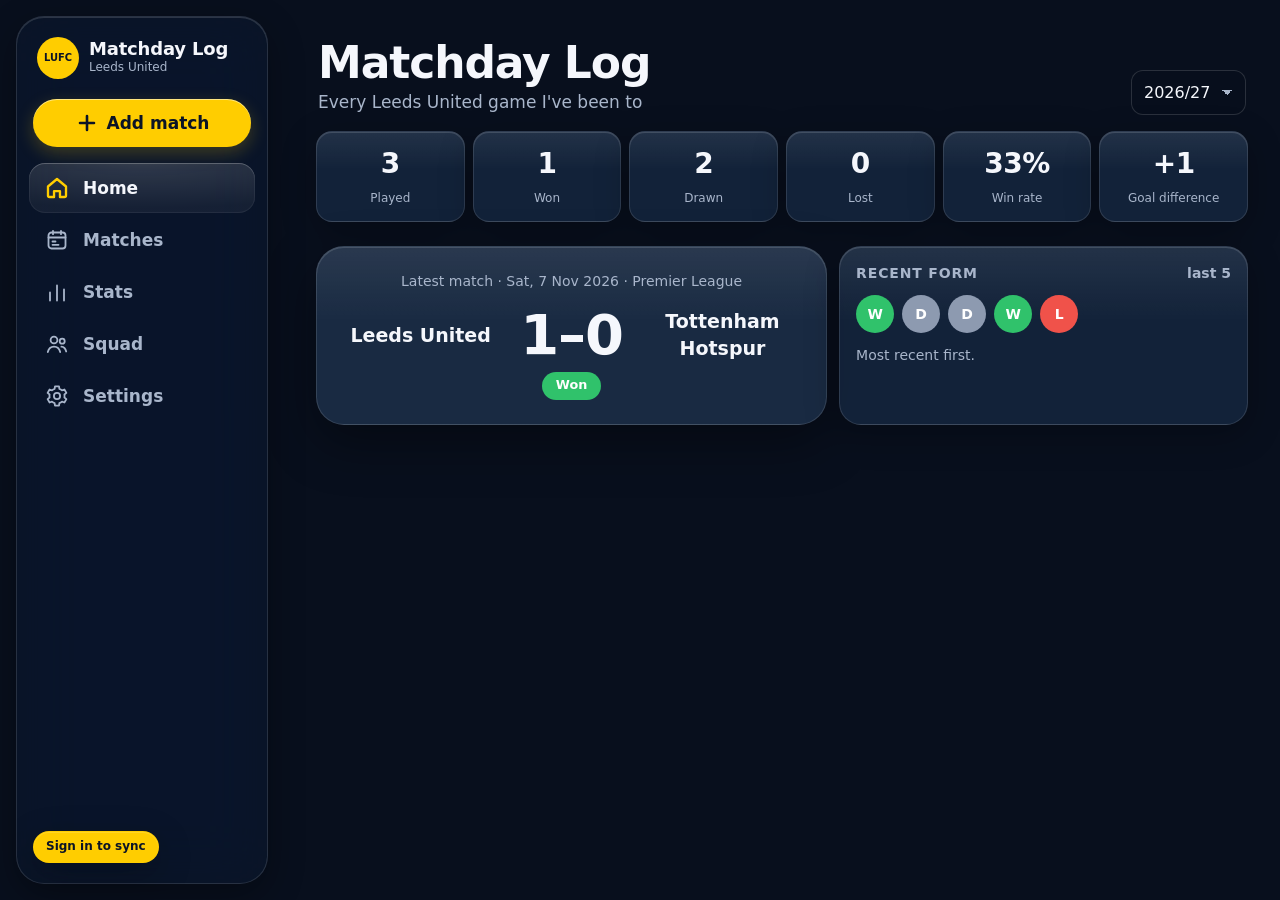
==== next/index.html @ 053789f7 "Publish redesign preview at /next/ (demo-only, live app unchanged) Built from the redesign branch wi" ====
<!DOCTYPE html>
<html lang="en-GB" data-theme="dark">
<head>
<meta charset="utf-8">
<meta name="viewport" content="width=device-width, initial-scale=1, viewport-fit=cover">
<meta name="theme-color" content="#080F1D">
<meta name="apple-mobile-web-app-capable" content="yes">
<meta name="mobile-web-app-capable" content="yes">
<meta name="apple-mobile-web-app-status-bar-style" content="black-translucent">
<meta name="apple-mobile-web-app-title" content="Matchday Log">
<title>Matchday Log – redesign preview</title>
<meta name="robots" content="noindex">
<script>
/* Apply the saved appearance before first paint (no flash of the wrong theme). Dark by default. */
(function(){ try {
  var p = localStorage.getItem('mdl-theme') || 'dark';
  var t = p === 'system' ? (matchMedia('(prefers-color-scheme: light)').matches ? 'light' : 'dark') : p;
  document.documentElement.dataset.theme = t;
  if(t === 'light') document.querySelector('meta[name="theme-color"]').content = '#F3F6FA';
} catch(e){} })();
</script>
<link rel="preconnect" href="https://a.espncdn.com" crossorigin>
<link rel="stylesheet" href="css/tokens.css">
<link rel="stylesheet" href="css/app.css">
<script>window.MDL_PREVIEW = true;</script>
<script type="module" src="js/app.js"></script>
</head>
<body>
<main id="app" tabindex="-1"></main>
<noscript><p style="padding:24px">Matchday Log needs JavaScript switched on.</p></noscript>
</body>
</html>
---- next/css/tokens.css ----
/* Design tokens. Dark is the default; [data-theme] is set on <html> before first paint (see index.html). */
:root{
  color-scheme: dark;
  /* brand */
  --leeds-blue:#19458A; --midnight:#102D5A; --leeds-yellow:#FFCD00;
  /* surfaces */
  --bg:#080F1D; --bg-2:#0D192B;
  --glass:rgba(24,43,70,.70); --glass-2:rgba(39,62,94,.58); --glass-solid:#13223A;
  --glass-bar:rgba(13,25,45,.62);
  --glass-border:rgba(255,255,255,.12); --glass-hi:rgba(255,255,255,.14); --sep:rgba(255,255,255,.08);
  --sheen:linear-gradient(180deg,rgba(255,255,255,.07),rgba(255,255,255,0) 42%);
  --shadow:0 10px 34px rgba(0,0,0,.28); --shadow-lg:0 18px 50px rgba(0,0,0,.38);
  /* text */
  --text:#F5F7FC; --text-2:#A9B6CB; --text-3:#7E8DA6;
  --accent:#FFCD00; --accent-ink:#0B1426; --accent-text:#FFCD00;
  --link:#8FB4FF;
  /* results */
  --win:#30C26B; --draw:#8D9AB0; --loss:#F0524A;
  /* atmosphere */
  --glow-1:rgba(58,108,214,.34); --glow-2:rgba(25,69,138,.42); --glow-3:rgba(255,205,0,.05);
  /* field controls */
  --field:rgba(8,15,29,.55); --field-border:rgba(255,255,255,.14); --field-focus:rgba(255,205,0,.7);
  /* type (system UI = SF Pro on Apple devices) */
  --font:-apple-system,BlinkMacSystemFont,"SF Pro Text","Segoe UI Variable","Segoe UI",system-ui,Roboto,Helvetica,Arial,sans-serif;
  --font-display:-apple-system,BlinkMacSystemFont,"SF Pro Display","Segoe UI Variable Display","Segoe UI",system-ui,Roboto,Helvetica,Arial,sans-serif;
  --fs-xs:.75rem; --fs-sm:.875rem; --fs-base:1.0625rem; --fs-md:1.1875rem; --fs-lg:1.375rem; --fs-xl:1.75rem; --fs-2xl:2.25rem; --fs-3xl:3rem; --fs-score:3.5rem;
  /* shape + spacing */
  --r-sm:10px; --r:16px; --r-lg:22px; --r-xl:28px; --r-pill:999px;
  --s1:4px; --s2:8px; --s3:12px; --s4:16px; --s5:20px; --s6:24px; --s8:32px; --s10:40px;
  --touch:44px;
  /* motion */
  --ease-out:cubic-bezier(.22,1,.36,1);
  --spring:cubic-bezier(.3,1.25,.45,1);
  --dur-fast:160ms; --dur:280ms; --dur-slow:420ms;
  --sidebar:252px;
}
@supports (transition-timing-function: linear(0, 1)){
  :root{ --spring:linear(0, .07 2.5%, .26 6%, .52 10.5%, .76 15.5%, .92 21%, 1.01 27%, 1.04 33%, 1.035 40%, 1.015 50%, 1.002 62%, 1); }
}

:root[data-theme="light"]{
  color-scheme: light;
  --bg:#F3F6FA; --bg-2:#E9EEF5;
  --glass:rgba(255,255,255,.78); --glass-2:rgba(255,255,255,.9); --glass-solid:#FFFFFF;
  --glass-bar:rgba(255,255,255,.72);
  --glass-border:rgba(16,45,90,.10); --glass-hi:rgba(255,255,255,.9); --sep:rgba(16,45,90,.08);
  --sheen:linear-gradient(180deg,rgba(255,255,255,.6),rgba(255,255,255,0) 50%);
  --shadow:0 8px 28px rgba(16,45,90,.08); --shadow-lg:0 16px 44px rgba(16,45,90,.14);
  --text:#18243A; --text-2:#5C6B82; --text-3:#78869C;
  --accent:#FFCD00; --accent-ink:#18243A; --accent-text:#19458A;
  --link:#19458A;
  --win:#1F9D55; --draw:#7A879C; --loss:#D64545;
  --glow-1:rgba(25,69,138,.10); --glow-2:rgba(25,69,138,.07); --glow-3:rgba(255,205,0,.10);
  --field:rgba(255,255,255,.85); --field-border:rgba(16,45,90,.16); --field-focus:#19458A;
}
---- next/css/app.css ----
/* ============ base ============ */
*{box-sizing:border-box}
html{-webkit-text-size-adjust:100%;background:var(--bg)}
body{margin:0;min-height:100dvh;font-family:var(--font);font-size:var(--fs-base);line-height:1.45;color:var(--text);background:var(--bg);-webkit-font-smoothing:antialiased;-webkit-tap-highlight-color:transparent}
a{color:var(--link)}
img{max-width:100%}
button,input,select,textarea{font:inherit;color:inherit}
:focus-visible{outline:2px solid var(--accent);outline-offset:2px;border-radius:6px}
.sr-only{position:absolute;width:1px;height:1px;overflow:hidden;clip:rect(0 0 0 0);white-space:nowrap}
.muted{color:var(--text-2)} .small{font-size:var(--fs-sm)}
.ico{width:24px;height:24px;flex:none;stroke:currentColor;fill:none;stroke-width:1.8;stroke-linecap:round;stroke-linejoin:round}

/* atmospheric background: floodlight glows over deep navy (fixed so it reads as depth behind the glass) */
.atmos{position:fixed;inset:0;z-index:-1;pointer-events:none;background:
  radial-gradient(60% 45% at 12% -6%,var(--glow-1),transparent 70%),
  radial-gradient(55% 40% at 92% -4%,var(--glow-2),transparent 72%),
  radial-gradient(70% 50% at 50% 110%,var(--glow-3),transparent 70%),
  linear-gradient(180deg,var(--bg-2),var(--bg) 55%)}

/* ============ glass materials ============ */
.mat-panel{background:var(--sheen),var(--glass);border:1px solid var(--glass-border);box-shadow:inset 0 1px 0 var(--glass-hi),var(--shadow);
  -webkit-backdrop-filter:blur(22px) saturate(150%);backdrop-filter:blur(22px) saturate(150%)}
.mat-raised{background:var(--sheen),var(--glass-2);border:1px solid var(--glass-border);box-shadow:inset 0 1px 0 var(--glass-hi),var(--shadow-lg);
  -webkit-backdrop-filter:blur(28px) saturate(170%);backdrop-filter:blur(28px) saturate(170%)}
.mat-bar{background:var(--glass-bar);border:1px solid var(--glass-border);box-shadow:inset 0 1px 0 var(--glass-hi),0 12px 36px rgba(0,0,0,.32);
  -webkit-backdrop-filter:blur(30px) saturate(180%);backdrop-filter:blur(30px) saturate(180%)}
@supports not ((backdrop-filter:blur(1px)) or (-webkit-backdrop-filter:blur(1px))){
  .mat-panel,.mat-raised,.mat-bar{background:var(--glass-solid)}
}

/* ============ app shell ============ */
.shell{min-height:100dvh}
.topbar{position:sticky;top:0;z-index:30;display:flex;align-items:center;gap:var(--s3);padding:calc(var(--s2) + env(safe-area-inset-top)) var(--s4) var(--s2);
  background:linear-gradient(180deg,var(--bg) 0,color-mix(in srgb,var(--bg) 70%,transparent) 70%,transparent);view-transition-name:topbar}
.brand{display:flex;align-items:center;gap:10px;text-decoration:none;color:var(--text);min-width:0}
.brand img,.brand .mark{width:34px;height:34px;flex:none;object-fit:contain}
.brand .mark{border-radius:50%;background:var(--accent);color:var(--accent-ink);display:grid;place-items:center;font-weight:800;font-size:.62rem}
.brand b{display:block;font-family:var(--font-display);font-size:1rem;line-height:1.1;letter-spacing:-.01em}
.brand small{display:block;font-size:var(--fs-xs);color:var(--text-2)}
.topbar .spacer{flex:1}
.iconbtn{width:var(--touch);height:var(--touch);border-radius:50%;display:grid;place-items:center;color:var(--text);text-decoration:none;border:0;background:transparent;cursor:pointer}
.iconbtn.mat-panel{box-shadow:inset 0 1px 0 var(--glass-hi)}
.syncpill{display:inline-flex;align-items:center;gap:6px;height:32px;padding:0 12px;border-radius:var(--r-pill);font-size:var(--fs-xs);font-weight:600;color:var(--text-2);text-decoration:none;white-space:nowrap}
.syncpill i{width:8px;height:8px;border-radius:50%;background:var(--text-3)}
.syncpill[data-state="ok"] i{background:var(--win)}
.syncpill[data-state="busy"] i{background:var(--accent);animation:pulse 1.2s ease-in-out infinite}
.syncpill[data-state="offline"] i,.syncpill[data-state="warn"] i{background:var(--loss)}
.syncpill[data-state="off"]{color:var(--accent-ink);background:var(--accent);border-color:transparent}
.syncpill[data-state="off"] i{display:none}
@keyframes pulse{50%{opacity:.35}}

main#app{display:block;max-width:820px;margin:0 auto;padding:var(--s2) var(--s4) calc(118px + env(safe-area-inset-bottom));view-transition-name:page}

/* ============ phone tab bar ============ */
.tabbar{position:fixed;z-index:40;left:50%;bottom:calc(10px + env(safe-area-inset-bottom));transform:translateX(-50%);width:min(440px,calc(100% - 24px));
  height:68px;border-radius:34px;padding:0 6px;view-transition-name:tabbar}
.tabbar .rail{position:relative;display:grid;grid-template-columns:repeat(5,1fr);height:100%;align-items:center}
.tabbar a{position:relative;z-index:1;display:flex;flex-direction:column;align-items:center;justify-content:center;gap:3px;height:56px;border-radius:28px;text-decoration:none;
  color:var(--text-2);font-size:.6875rem;font-weight:600;letter-spacing:.01em;transition:color var(--dur) var(--ease-out)}
.tabbar a .ico{transition:transform var(--dur-slow) var(--spring),stroke-width var(--dur) var(--ease-out)}
.tabbar a[aria-current="page"]{color:var(--accent-text)}
.tabbar a[aria-current="page"] .ico{transform:scale(1.08) translateY(-1px);stroke-width:2.2}
.tabbar a:active .ico{transform:scale(.9)}
/* the sliding active highlight */
.nav-ind{position:absolute;z-index:0;left:0;top:6px;height:56px;border-radius:28px;pointer-events:none;
  background:radial-gradient(120% 90% at 50% 0%,rgba(255,255,255,.16),rgba(255,255,255,.05));box-shadow:inset 0 1px 0 rgba(255,255,255,.18),inset 0 0 0 1px rgba(255,255,255,.06);
  transition:transform var(--dur-slow) var(--spring),width var(--dur-slow) var(--spring),height var(--dur-slow) var(--spring),opacity var(--dur) var(--ease-out)}
:root[data-theme="light"] .nav-ind{background:rgba(25,69,138,.09);box-shadow:inset 0 0 0 1px rgba(25,69,138,.08)}
.nav-ind.hide{opacity:0}
/* Add match: yellow circle */
.tabbar a.add{color:var(--text-2)}
.addbtn{width:52px;height:52px;border-radius:50%;display:grid;place-items:center;background:var(--accent);color:var(--accent-ink);
  box-shadow:0 6px 18px rgba(255,205,0,.28),inset 0 1px 0 rgba(255,255,255,.5);transition:transform var(--dur) var(--spring),box-shadow var(--dur) var(--ease-out)}
.addbtn .ico{stroke-width:2.6!important;transform:none!important}
.tabbar a.add span.lbl{position:absolute;width:1px;height:1px;overflow:hidden;clip:rect(0 0 0 0)}
.tabbar a.add:active .addbtn,.side-add:active{transform:scale(.9)}
.tabbar a.add[aria-current="page"] .addbtn{box-shadow:0 0 0 4px rgba(255,205,0,.22),0 6px 18px rgba(255,205,0,.3),inset 0 1px 0 rgba(255,255,255,.5)}

/* ============ desktop sidebar ============ */
.sidebar{display:none}
@media (min-width:900px){
  .tabbar,.topbar{display:none}
  .sidebar{display:flex;flex-direction:column;position:fixed;z-index:40;top:16px;bottom:16px;left:16px;width:var(--sidebar);border-radius:var(--r-xl);padding:var(--s5) var(--s3);view-transition-name:sidebar}
  .sidebar .brand{padding:0 var(--s2) var(--s5)}
  .sidebar .brand img,.sidebar .brand .mark{width:42px;height:42px}
  .sidebar .brand b{font-size:1.125rem}
  .side-add{display:flex;align-items:center;justify-content:center;gap:8px;height:48px;margin:0 var(--s1) var(--s4);border-radius:var(--r-pill);background:var(--accent);color:var(--accent-ink);
    font-weight:700;text-decoration:none;box-shadow:0 6px 18px rgba(255,205,0,.22),inset 0 1px 0 rgba(255,255,255,.5);transition:transform var(--dur) var(--spring)}
  .side-add .ico{stroke-width:2.6}
  .side-nav{position:relative;display:flex;flex-direction:column;gap:2px}
  .side-nav a{position:relative;z-index:1;display:flex;align-items:center;gap:14px;height:50px;padding:0 var(--s4);border-radius:var(--r);text-decoration:none;color:var(--text-2);font-weight:600;
    transition:color var(--dur) var(--ease-out)}
  .side-nav a .ico{transition:transform var(--dur-slow) var(--spring)}
  .side-nav a:hover{color:var(--text)}
  .side-nav a[aria-current="page"]{color:var(--text)}
  .side-nav a[aria-current="page"] .ico{color:var(--accent-text);transform:scale(1.06);stroke-width:2.2}
  .side-nav .nav-ind{top:0;left:0;right:0;width:auto;border-radius:var(--r)}
  .side-foot{margin-top:auto;display:flex;flex-direction:column;gap:var(--s2);padding:0 var(--s1)}
  .side-foot .syncpill{align-self:flex-start}
  main#app{max-width:1120px;margin-left:calc(var(--sidebar) + 32px);margin-right:auto;padding:var(--s8) var(--s8) var(--s10)}
}
@media (min-width:1500px){ main#app{margin-left:max(calc(var(--sidebar) + 32px),calc(50vw - 560px + var(--sidebar)/2))} }

/* ============ page transitions ============ */
/* View Transitions API where supported: only the page content animates; the navigation stays live
   so its highlight can glide across while the page changes. */
::view-transition-old(root),::view-transition-new(root){animation:none}
::view-transition-old(tabbar),::view-transition-old(sidebar),::view-transition-old(topbar){display:none}
::view-transition-new(tabbar),::view-transition-new(sidebar),::view-transition-new(topbar){animation:none}
::view-transition-group(page){animation-duration:var(--dur-slow)}
::view-transition-old(page){animation:page-out 200ms var(--ease-out) both}
::view-transition-new(page){animation:page-in 420ms var(--ease-out) both}
@keyframes page-out{to{opacity:0;transform:translateX(calc(var(--dx,0) * -18px)) translateY(calc((1 - var(--dxa,0)) * -4px)) scale(.99)}}
@keyframes page-in{from{opacity:0;transform:translateX(calc(var(--dx,0) * 26px)) translateY(calc((1 - var(--dxa,0)) * 10px)) scale(.992)}}
:root[data-dir="fwd"]{--dx:1;--dxa:1} :root[data-dir="back"]{--dx:-1;--dxa:1} :root[data-dir="none"]{--dx:0;--dxa:0}
/* fallback for browsers without view transitions */
main#app.enter{animation:page-in 380ms var(--ease-out) both}
@media (prefers-reduced-motion:reduce){
  *,*::before,*::after{animation-duration:1ms!important;animation-iteration-count:1!important;transition-duration:1ms!important}
  ::view-transition-group(*),::view-transition-old(*),::view-transition-new(*){animation:none!important}
}

/* ============ page header ============ */
.page-head{display:flex;align-items:flex-end;justify-content:space-between;gap:var(--s3);margin:var(--s2) 2px var(--s4)}
.page-head h1{margin:0;font-family:var(--font-display);font-size:var(--fs-2xl);line-height:1.05;letter-spacing:-.025em;font-weight:800}
.page-head p{margin:4px 0 0;color:var(--text-2)}
@media (min-width:900px){ .page-head h1{font-size:2.75rem} }

/* ============ components (shared) ============ */
.card{border-radius:var(--r-lg);padding:var(--s4) var(--s4);margin-bottom:var(--s3)}
.card h3{margin:0 0 var(--s3);font-size:var(--fs-sm);font-weight:700;letter-spacing:.06em;text-transform:uppercase;color:var(--text-2);display:flex;align-items:center;justify-content:space-between;gap:8px}
h2{font-family:var(--font-display);font-size:var(--fs-lg);letter-spacing:-.015em;margin:var(--s5) 2px var(--s3)}
.btn,button.btn{display:inline-flex;align-items:center;justify-content:center;gap:8px;min-height:var(--touch);padding:0 var(--s5);border-radius:var(--r-pill);border:1px solid transparent;
  background:var(--accent);color:var(--accent-ink);font-weight:700;text-decoration:none;cursor:pointer;transition:transform var(--dur-fast) var(--ease-out),filter var(--dur-fast)}
.btn:active{transform:scale(.97)}
.btn.sec{background:var(--glass-2);color:var(--text);border-color:var(--glass-border)}
.btn.danger{background:rgba(240,82,74,.14);color:var(--loss);border-color:rgba(240,82,74,.3)}
.btn.link{background:none;color:var(--link);padding:0 var(--s2)}
.btns{display:flex;gap:var(--s2);flex-wrap:wrap}
.banner{border-radius:var(--r);padding:var(--s3) var(--s4);margin-bottom:var(--s3);font-size:var(--fs-sm);background:rgba(255,205,0,.1);border:1px solid rgba(255,205,0,.3)}
.banner a{color:var(--accent-text);font-weight:700}
.empty{text-align:center;padding:var(--s10) var(--s4)}
.empty .ico{width:44px;height:44px;color:var(--accent-text);margin-bottom:var(--s2)}
.empty h2{margin-top:0}
.kv{display:grid;grid-template-columns:auto 1fr;gap:8px 16px;margin:0}
.kv dt{color:var(--text-2)} .kv dd{margin:0;font-weight:500}
.badge{width:36px;height:36px;border-radius:11px;display:grid;place-items:center;font-weight:800;font-size:.875rem;flex:none;color:#fff;background:var(--draw)}
.badge.W{background:var(--win)} .badge.D{background:var(--draw)} .badge.L{background:var(--loss)}

/* forms */
input,select,textarea{font-size:16px;width:100%;min-width:0;min-height:var(--touch);padding:10px 12px;border-radius:12px;border:1px solid var(--field-border);background:var(--field);color:var(--text)}
textarea{min-height:120px;resize:vertical;line-height:1.5}
input:focus,select:focus,textarea:focus{outline:none;border-color:var(--field-focus);box-shadow:0 0 0 3px color-mix(in srgb,var(--field-focus) 30%,transparent)}
select{appearance:none;-webkit-appearance:none;padding-right:34px;background-image:linear-gradient(45deg,transparent 50%,var(--text-2) 50%),linear-gradient(135deg,var(--text-2) 50%,transparent 50%);
  background-position:calc(100% - 18px) 52%,calc(100% - 13px) 52%;background-size:5px 5px;background-repeat:no-repeat}
input[type="checkbox"]{width:22px;height:22px;min-height:0;accent-color:var(--accent)}
input[type="file"]{padding:8px}
::placeholder{color:var(--text-3)}
label.f{display:block;font-size:var(--fs-sm);color:var(--text-2);margin-bottom:var(--s3)}
label.f > input,label.f > select,label.f > textarea{margin-top:4px}
.grid{display:grid;grid-template-columns:1fr 1fr;gap:0 var(--s3)} .full{grid-column:1/-1}
@media (max-width:380px){ .grid{grid-template-columns:1fr} }
.toggle{display:flex;align-items:center;gap:10px;margin:4px 0 12px}

/* ============ screens (carried over; restyled per phase) ============ */
/* match list */
.filters{display:grid;grid-template-columns:1fr 1fr;gap:var(--s2);margin-bottom:var(--s3)}
.filters input{grid-column:1/-1}
@media (min-width:700px){ .filters{grid-template-columns:2fr 1fr 1fr 1fr} .filters input{grid-column:auto} }
.season{display:flex;justify-content:space-between;align-items:baseline;margin:var(--s5) 4px var(--s2);font-weight:700;font-size:var(--fs-md)}
.season span{font-size:var(--fs-sm);color:var(--text-2);font-weight:500}
.list{border-radius:var(--r-lg);overflow:hidden}
.m{display:flex;gap:var(--s3);align-items:center;text-decoration:none;color:inherit;padding:var(--s3) var(--s4);border-bottom:1px solid var(--sep);transition:background var(--dur-fast)}
.m:last-child{border-bottom:0}
.m:hover{background:rgba(255,255,255,.04)}
.m .mid{flex:1;min-width:0}
.m .t{font-weight:600;white-space:nowrap;overflow:hidden;text-overflow:ellipsis}
.m .s{font-size:var(--fs-sm);color:var(--text-2);white-space:nowrap;overflow:hidden;text-overflow:ellipsis}
.m .rt{font-size:var(--fs-sm);color:var(--accent-text);font-weight:700;flex:none}
/* match detail */
.hero{border-radius:var(--r-xl);padding:var(--s6) var(--s4);margin-bottom:var(--s3);text-align:center;position:relative;overflow:hidden}
.hero .meta{font-size:var(--fs-sm);color:var(--text-2)}
.hero .teams{display:grid;grid-template-columns:1fr auto 1fr;align-items:center;gap:var(--s3);margin:var(--s4) 0 var(--s2)}
.hero .tm{font-weight:700;font-size:var(--fs-md)}
.hero .sc{font-family:var(--font-display);font-size:var(--fs-score);font-weight:800;letter-spacing:-.02em;font-variant-numeric:tabular-nums;line-height:1}
.hero .note{font-size:var(--fs-sm);color:var(--accent-text);font-weight:600}
.ev{display:flex;gap:10px;align-items:center;padding:9px 0;border-bottom:1px solid var(--sep)}
.ev:last-child{border-bottom:0}
.ev.r{flex-direction:row-reverse;text-align:right}
.ev .min{font-weight:700;color:var(--accent-text);min-width:46px;font-variant-numeric:tabular-nums}
.ev.r .min{text-align:right}
.ev .who{flex:1} .ev .sub{font-size:var(--fs-sm);color:var(--text-2)}
.xi{columns:2;column-gap:var(--s5);margin:0;padding:0;list-style:none}
.xi li{padding:4px 0;break-inside:avoid}
.xi .n{display:inline-block;min-width:26px;color:var(--text-3);font-variant-numeric:tabular-nums}
.cap{background:var(--accent);color:var(--accent-ink);font-size:.65rem;font-weight:800;border-radius:5px;padding:1px 5px;margin-left:6px}
.review{white-space:pre-wrap;line-height:1.6}
.rating{display:inline-block;background:var(--accent);color:var(--accent-ink);font-weight:800;border-radius:8px;padding:2px 10px;letter-spacing:0;text-transform:none;font-size:var(--fs-sm)}
@media (min-width:900px){ .detail-cols{display:grid;grid-template-columns:1fr 1fr;gap:0 var(--s3);align-items:start} }
/* form rows */
.score-in{display:grid;grid-template-columns:1fr auto 1fr;gap:var(--s2);align-items:end}
.score-in .dash{padding-bottom:22px;font-weight:700}
.row{display:flex;flex-wrap:wrap;gap:6px;align-items:center;padding:8px 0;border-bottom:1px dashed var(--sep)}
.row .w-num{width:64px;flex:none} .row .w-team{width:96px;flex:none} .row .w-sel{width:124px;flex:none} .row .w-txt{flex:1 1 130px}
.row .x{flex:none;width:var(--touch);height:var(--touch);border:0;background:none;color:var(--text-3);cursor:pointer;border-radius:50%}
.row label.chk{display:flex;align-items:center;gap:6px;font-size:var(--fs-sm);color:var(--text-2);flex:none}
button.add{border:0;background:none;color:var(--accent-text);font-weight:700;padding:10px 0;cursor:pointer}
.savebar{position:sticky;bottom:calc(88px + env(safe-area-inset-bottom));display:flex;gap:var(--s2);padding:var(--s3) 0;z-index:5}
.savebar .btn{flex:1;min-height:52px;box-shadow:var(--shadow-lg)}
@media (min-width:900px){ .savebar{bottom:var(--s4)} }
.flash{border-radius:var(--r);padding:var(--s3) var(--s4);margin-bottom:var(--s3);font-size:var(--fs-sm);background:rgba(48,194,107,.12);border:1px solid rgba(48,194,107,.35)}
/* finder */
.fres{max-height:440px;overflow:auto;margin-top:var(--s2);border-top:1px solid var(--sep)}
.fx{display:flex;align-items:center;gap:var(--s3);width:100%;background:none;border:0;border-bottom:1px solid var(--sep);color:var(--text);padding:10px 2px;text-align:left;cursor:pointer}
.fx:hover{background:rgba(255,255,255,.04)}
.fx .mid{flex:1;min-width:0} .fx b{display:block;white-space:nowrap;overflow:hidden;text-overflow:ellipsis}
.fx small{display:block;color:var(--text-2);font-size:var(--fs-sm);white-space:nowrap;overflow:hidden;text-overflow:ellipsis}
.fx .sc{font-weight:800;color:var(--accent-text);flex:none;font-variant-numeric:tabular-nums}
.fx .badge{width:30px;height:30px;font-size:.8rem}
.fx .done{font-size:var(--fs-xs);font-weight:700;color:var(--win);flex:none}
details.fd > summary{cursor:pointer;color:var(--accent-text);font-weight:700;list-style:none}
details.fd > summary::before{content:'▸ '} details.fd[open] > summary::before{content:'▾ '}
details.alt summary{cursor:pointer;color:var(--link);font-size:var(--fs-sm);margin-top:var(--s3)}
/* stats */
.tiles{display:grid;grid-template-columns:repeat(3,1fr);gap:var(--s2);margin-bottom:var(--s3)}
@media (min-width:700px){ .tiles{grid-template-columns:repeat(6,1fr)} }
.tile{border-radius:var(--r);padding:var(--s3) var(--s2);text-align:center}
.tile b{display:block;font-family:var(--font-display);font-size:var(--fs-xl);font-variant-numeric:tabular-nums;letter-spacing:-.02em}
.tile span{font-size:var(--fs-xs);color:var(--text-2)}
.wdl{display:flex;height:12px;border-radius:6px;overflow:hidden;margin:6px 0;gap:2px}
.wdl i{display:block}
table.rank{width:100%;border-collapse:collapse}
table.rank td{padding:8px 4px;border-bottom:1px solid var(--sep)}
table.rank tr:last-child td{border-bottom:0}
table.rank td.n{text-align:right;font-weight:700;font-variant-numeric:tabular-nums;white-space:nowrap}
table.rank td.p{color:var(--text-3);width:28px}
.bar{display:flex;align-items:center;gap:10px;font-size:var(--fs-sm);margin:7px 0}
.bar .lb{width:58px;color:var(--text-2)} .bar .tr{flex:1;background:var(--sep);border-radius:6px;height:12px;overflow:hidden}
.bar .tr i{display:block;height:100%;background:linear-gradient(90deg,var(--leeds-blue),#3F7BE0);border-radius:6px}
.bar .v{width:30px;text-align:right;font-weight:700}
@media (min-width:900px){ .stats-cols{display:grid;grid-template-columns:1fr 1fr;gap:0 var(--s3);align-items:start} }
/* settings */
.seg{display:grid;grid-template-columns:repeat(3,1fr);gap:4px;padding:4px;border-radius:var(--r-pill);background:var(--field);border:1px solid var(--field-border);position:relative}
.seg button{position:relative;z-index:1;border:0;background:none;min-height:40px;border-radius:var(--r-pill);font-weight:600;color:var(--text-2);cursor:pointer;transition:color var(--dur) var(--ease-out)}
.seg button[aria-pressed="true"]{color:var(--accent-ink)}
.seg .seg-ind{position:absolute;z-index:0;top:4px;bottom:4px;left:4px;border-radius:var(--r-pill);background:var(--accent);transition:transform var(--dur-slow) var(--spring)}
.who-box{display:flex;align-items:center;justify-content:space-between;gap:10px;flex-wrap:wrap}
.gbtn{display:flex;align-items:center;justify-content:center;gap:10px;width:100%;min-height:50px;border-radius:var(--r-pill);background:#fff;color:#1f1f1f;border:1px solid #c6cbd6;font-weight:600;cursor:pointer}
.gbtn b{font:800 1.05rem system-ui;color:#4285F4}
/* squad */
.plist{border-radius:var(--r-lg);overflow:hidden}
.pl{display:flex;align-items:center;gap:var(--s3);padding:var(--s3) var(--s4);border-bottom:1px solid var(--sep)}
.pl:last-child{border-bottom:0}
.pl .av{width:40px;height:40px;border-radius:50%;display:grid;place-items:center;flex:none;font-weight:800;font-size:.8rem;background:linear-gradient(160deg,var(--leeds-blue),var(--midnight));color:#fff;border:1px solid var(--glass-border)}
.pl .mid{flex:1;min-width:0} .pl b{display:block} .pl small{color:var(--text-2);font-size:var(--fs-sm)}
.pl .nums{display:flex;gap:var(--s4);text-align:center;flex:none}
.pl .nums div{min-width:38px} .pl .nums b{font-variant-numeric:tabular-nums} .pl .nums span{display:block;font-size:var(--fs-xs);color:var(--text-3)}
/* home */
.home-grid{display:grid;gap:var(--s3)}
@media (min-width:900px){ .home-grid{grid-template-columns:1.25fr 1fr} .home-grid .span{grid-column:1/-1} }
.form-dots{display:flex;gap:var(--s2)}
.form-dots .badge{width:38px;height:38px;border-radius:50%;text-decoration:none}
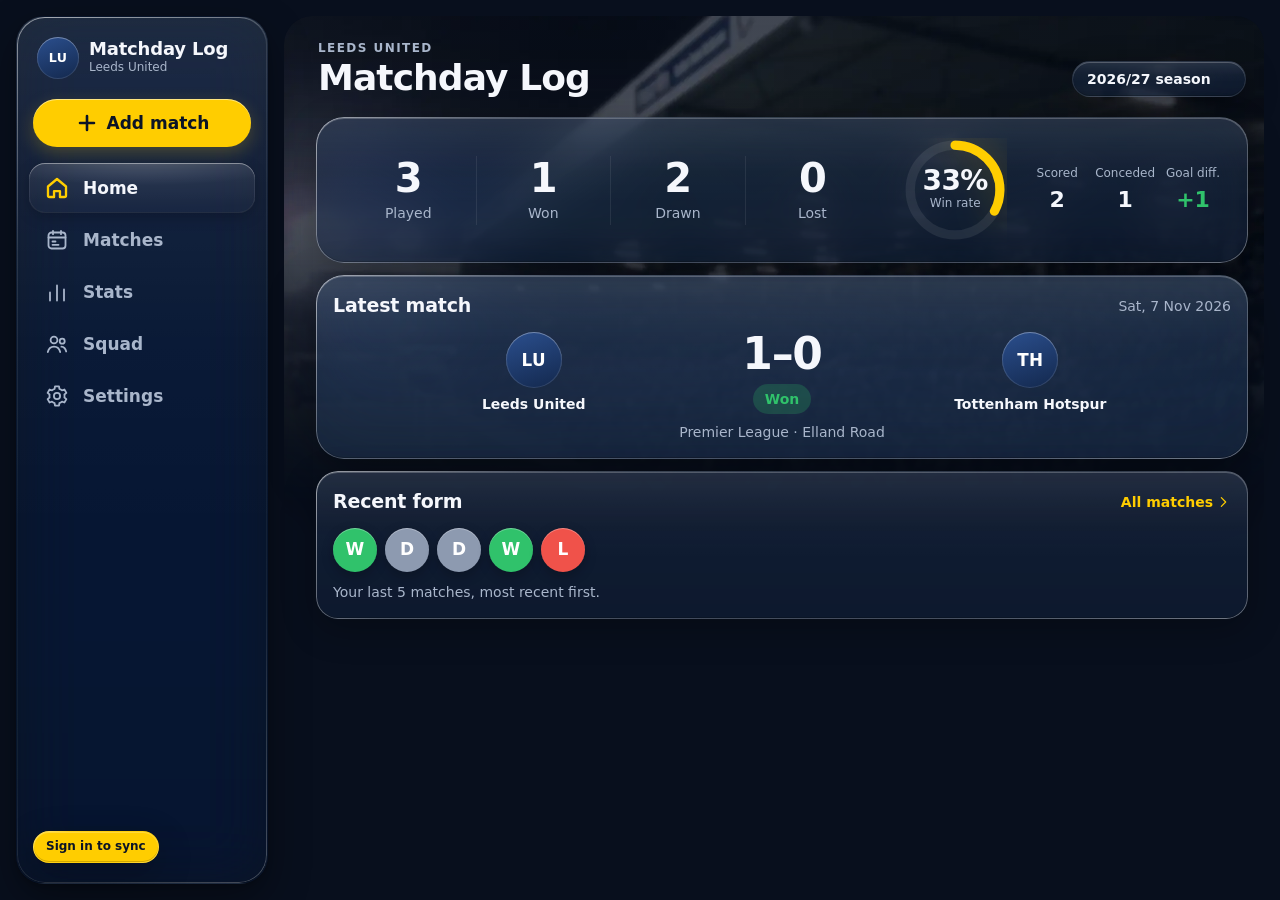
==== commit fb551593: "Update redesign preview (/next/): phase 3 screens Adds data/crests.json, which the preview reads fro" ====
--- a/next/index.html
+++ b/next/index.html
@@ -22,6 +22,8 @@
 <link rel="preconnect" href="https://a.espncdn.com" crossorigin>
 <link rel="stylesheet" href="css/tokens.css">
 <link rel="stylesheet" href="css/app.css">
+<link rel="stylesheet" href="css/screens.css">
+<link rel="preload" as="image" href="assets/img/stadium-900.webp" media="(max-width: 899px)">
 <script>window.MDL_PREVIEW = true;</script>
 <script type="module" src="js/app.js"></script>
 </head>
--- a/next/css/tokens.css
+++ b/next/css/tokens.css
@@ -5,10 +5,12 @@
   --leeds-blue:#19458A; --midnight:#102D5A; --leeds-yellow:#FFCD00;
   /* surfaces */
   --bg:#080F1D; --bg-2:#0D192B;
-  --glass:rgba(24,43,70,.70); --glass-2:rgba(39,62,94,.58); --glass-solid:#13223A;
-  --glass-bar:rgba(13,25,45,.62);
-  --glass-border:rgba(255,255,255,.12); --glass-hi:rgba(255,255,255,.14); --sep:rgba(255,255,255,.08);
-  --sheen:linear-gradient(180deg,rgba(255,255,255,.07),rgba(255,255,255,0) 42%);
+  --glass:rgba(22,40,68,.52); --glass-2:rgba(40,64,98,.46); --glass-solid:#13223A; --glass-read:rgba(18,33,57,.72);
+  --glass-bar:rgba(18,32,56,.38);
+  --glass-border:rgba(255,255,255,.10); --glass-hi:rgba(255,255,255,.22); --sep:rgba(255,255,255,.08);
+  --rim:linear-gradient(140deg,rgba(255,255,255,.55),rgba(255,255,255,.12) 22%,rgba(255,255,255,.04) 48%,rgba(255,255,255,.06) 72%,rgba(255,255,255,.28));
+  --lens:radial-gradient(130% 100% at 50% -10%,rgba(255,255,255,.26),rgba(255,255,255,.07) 55%,rgba(255,255,255,.03));
+  --sheen:linear-gradient(180deg,rgba(255,255,255,.09),rgba(255,255,255,.015) 38%,rgba(255,255,255,0) 60%,rgba(0,0,0,.06));
   --shadow:0 10px 34px rgba(0,0,0,.28); --shadow-lg:0 18px 50px rgba(0,0,0,.38);
   /* text */
   --text:#F5F7FC; --text-2:#A9B6CB; --text-3:#7E8DA6;
@@ -30,20 +32,23 @@
   --touch:44px;
   /* motion */
   --ease-out:cubic-bezier(.22,1,.36,1);
-  --spring:cubic-bezier(.3,1.25,.45,1);
-  --dur-fast:160ms; --dur:280ms; --dur-slow:420ms;
+  --spring:cubic-bezier(.3,1.08,.45,1);
+  --dur-fast:160ms; --dur:280ms; --dur-slow:480ms;
   --sidebar:252px;
 }
 @supports (transition-timing-function: linear(0, 1)){
-  :root{ --spring:linear(0, .07 2.5%, .26 6%, .52 10.5%, .76 15.5%, .92 21%, 1.01 27%, 1.04 33%, 1.035 40%, 1.015 50%, 1.002 62%, 1); }
+  /* a gentle spring: ~1% overshoot, long soft settle */
+  :root{ --spring:linear(0, .06 2.5%, .22 6%, .45 10.5%, .67 15.5%, .83 21%, .93 27%, .985 34%, 1.008 42%, 1.012 50%, 1.007 60%, 1.002 74%, 1); }
 }
 
 :root[data-theme="light"]{
   color-scheme: light;
   --bg:#F3F6FA; --bg-2:#E9EEF5;
-  --glass:rgba(255,255,255,.78); --glass-2:rgba(255,255,255,.9); --glass-solid:#FFFFFF;
-  --glass-bar:rgba(255,255,255,.72);
-  --glass-border:rgba(16,45,90,.10); --glass-hi:rgba(255,255,255,.9); --sep:rgba(16,45,90,.08);
+  --glass:rgba(255,255,255,.62); --glass-2:rgba(255,255,255,.78); --glass-solid:#FFFFFF; --glass-read:rgba(255,255,255,.84);
+  --glass-bar:rgba(255,255,255,.55);
+  --glass-border:rgba(16,45,90,.10); --glass-hi:rgba(255,255,255,.95); --sep:rgba(16,45,90,.08);
+  --rim:linear-gradient(140deg,rgba(255,255,255,1),rgba(255,255,255,.6) 30%,rgba(16,45,90,.08) 60%,rgba(255,255,255,.85));
+  --lens:radial-gradient(130% 100% at 50% -10%,rgba(255,255,255,.95),rgba(255,255,255,.55) 60%,rgba(25,69,138,.06));
   --sheen:linear-gradient(180deg,rgba(255,255,255,.6),rgba(255,255,255,0) 50%);
   --shadow:0 8px 28px rgba(16,45,90,.08); --shadow-lg:0 16px 44px rgba(16,45,90,.14);
   --text:#18243A; --text-2:#5C6B82; --text-3:#78869C;
--- a/next/css/app.css
+++ b/next/css/app.css
@@ -16,16 +16,44 @@
   radial-gradient(55% 40% at 92% -4%,var(--glow-2),transparent 72%),
   radial-gradient(70% 50% at 50% 110%,var(--glow-3),transparent 70%),
   linear-gradient(180deg,var(--bg-2),var(--bg) 55%)}
+/* soft floodlight beams and colour pools that the glass picks up as it scrolls over them */
+.atmos::before,.atmos::after{content:"";position:absolute;pointer-events:none;filter:blur(40px)}
+.atmos::before{inset:-10% -20% auto -20%;height:70vh;opacity:.55;background:
+  linear-gradient(115deg,transparent 30%,rgba(120,160,255,.16) 38%,transparent 46%),
+  linear-gradient(65deg,transparent 52%,rgba(120,160,255,.12) 58%,transparent 66%)}
+.atmos::after{width:46vmax;height:46vmax;right:-14vmax;top:38vh;border-radius:50%;background:radial-gradient(circle,rgba(25,69,138,.45),transparent 65%)}
+:root[data-theme="light"] .atmos::before{opacity:.35}
+:root[data-theme="light"] .atmos::after{background:radial-gradient(circle,rgba(25,69,138,.12),transparent 65%)}
 
 /* ============ glass materials ============ */
-.mat-panel{background:var(--sheen),var(--glass);border:1px solid var(--glass-border);box-shadow:inset 0 1px 0 var(--glass-hi),var(--shadow);
-  -webkit-backdrop-filter:blur(22px) saturate(150%);backdrop-filter:blur(22px) saturate(150%)}
-.mat-raised{background:var(--sheen),var(--glass-2);border:1px solid var(--glass-border);box-shadow:inset 0 1px 0 var(--glass-hi),var(--shadow-lg);
-  -webkit-backdrop-filter:blur(28px) saturate(170%);backdrop-filter:blur(28px) saturate(170%)}
-.mat-bar{background:var(--glass-bar);border:1px solid var(--glass-border);box-shadow:inset 0 1px 0 var(--glass-hi),0 12px 36px rgba(0,0,0,.32);
-  -webkit-backdrop-filter:blur(30px) saturate(180%);backdrop-filter:blur(30px) saturate(180%)}
+/* Liquid-glass recipe: translucent tint + strong blur/saturation, a specular rim (bright top-left edge
+   fading round the shape), an inner top highlight, a soft lower shade and a floating shadow.
+   Text-heavy panels (.mat-read) keep more opacity so reviews and tables stay easy to read. */
+.mat-panel,.mat-raised,.mat-bar,.mat-read{isolation:isolate}
+.mat-panel,.mat-raised,.mat-read{position:relative}
+.mat-panel{background:var(--sheen),var(--glass);border:1px solid var(--glass-border);
+  box-shadow:inset 0 1px 0 var(--glass-hi),inset 0 -1px 0 rgba(0,0,0,.18),var(--shadow);
+  -webkit-backdrop-filter:blur(26px) saturate(185%) brightness(1.04);backdrop-filter:blur(26px) saturate(185%) brightness(1.04)}
+.mat-read{background:var(--sheen),var(--glass-read)}
+.mat-raised{background:var(--sheen),var(--glass-2);border:1px solid var(--glass-border);
+  box-shadow:inset 0 1px 0 var(--glass-hi),inset 0 -1px 0 rgba(0,0,0,.2),var(--shadow-lg);
+  -webkit-backdrop-filter:blur(32px) saturate(200%) brightness(1.06);backdrop-filter:blur(32px) saturate(200%) brightness(1.06)}
+.mat-bar{background:var(--sheen),var(--glass-bar);border:1px solid transparent;
+  box-shadow:inset 0 1px 0 var(--glass-hi),inset 0 -1px 0 rgba(0,0,0,.22),0 16px 40px rgba(0,0,0,.36),0 2px 6px rgba(0,0,0,.18);
+  -webkit-backdrop-filter:blur(30px) saturate(210%) brightness(1.08);backdrop-filter:blur(30px) saturate(210%) brightness(1.08)}
+/* specular rim: a 1px gradient border drawn with a mask so it follows any radius */
+.mat-panel::before,.mat-raised::before,.mat-bar::before{content:"";position:absolute;inset:-1px;border-radius:inherit;padding:1px;background:var(--rim);pointer-events:none;z-index:2;
+  -webkit-mask:linear-gradient(#000 0 0) content-box,linear-gradient(#000 0 0);-webkit-mask-composite:xor;mask:linear-gradient(#000 0 0) content-box exclude,linear-gradient(#000 0 0)}
+.mat-bar::before{inset:0;opacity:.95}
+:root[data-theme="light"] .mat-panel,:root[data-theme="light"] .mat-raised{box-shadow:inset 0 1px 0 var(--glass-hi),inset 0 -1px 0 rgba(16,45,90,.05),var(--shadow)}
+:root[data-theme="light"] .mat-bar{box-shadow:inset 0 1px 0 var(--glass-hi),0 14px 36px rgba(16,45,90,.16),0 2px 6px rgba(16,45,90,.08)}
 @supports not ((backdrop-filter:blur(1px)) or (-webkit-backdrop-filter:blur(1px))){
-  .mat-panel,.mat-raised,.mat-bar{background:var(--glass-solid)}
+  .mat-panel,.mat-raised,.mat-bar,.mat-read{background:var(--glass-solid)}
+}
+/* reading surfaces: lists, tables, reviews and the form keep more opacity */
+.list.mat-panel,.plist.mat-panel,.card.mat-panel:has(.review),.card.mat-panel:has(table.rank),#mf .card.mat-panel{background:var(--sheen),var(--glass-read)}
+@media (prefers-reduced-transparency:reduce){
+  .mat-panel,.mat-raised,.mat-bar,.mat-read{background:var(--glass-solid);-webkit-backdrop-filter:none;backdrop-filter:none}
 }
 
 /* ============ app shell ============ */
@@ -33,7 +61,7 @@
 .topbar{position:sticky;top:0;z-index:30;display:flex;align-items:center;gap:var(--s3);padding:calc(var(--s2) + env(safe-area-inset-top)) var(--s4) var(--s2);
   background:linear-gradient(180deg,var(--bg) 0,color-mix(in srgb,var(--bg) 70%,transparent) 70%,transparent);view-transition-name:topbar}
 .brand{display:flex;align-items:center;gap:10px;text-decoration:none;color:var(--text);min-width:0}
-.brand img,.brand .mark{width:34px;height:34px;flex:none;object-fit:contain}
+.brand img,.brand .mark,.brand .crest{width:34px;height:34px;flex:none;object-fit:contain}
 .brand .mark{border-radius:50%;background:var(--accent);color:var(--accent-ink);display:grid;place-items:center;font-weight:800;font-size:.62rem}
 .brand b{display:block;font-family:var(--font-display);font-size:1rem;line-height:1.1;letter-spacing:-.01em}
 .brand small{display:block;font-size:var(--fs-xs);color:var(--text-2)}
@@ -51,6 +79,18 @@
 
 main#app{display:block;max-width:820px;margin:0 auto;padding:var(--s2) var(--s4) calc(118px + env(safe-area-inset-bottom));view-transition-name:page}
 
+/* ============ progressive blur behind the dock (phone) ============ */
+/* Two stacked layers, each masked to a gradient, so content blurs and dims gradually as it slides
+   under the tab bar rather than meeting a hard edge. */
+.edge-blur{position:fixed;left:0;right:0;bottom:0;z-index:35;pointer-events:none;height:calc(150px + env(safe-area-inset-bottom))}
+.edge-blur i{position:absolute;inset:0}
+.edge-blur i:nth-child(1){-webkit-backdrop-filter:blur(3px);backdrop-filter:blur(3px);
+  -webkit-mask-image:linear-gradient(to top,#000 45%,transparent 100%);mask-image:linear-gradient(to top,#000 45%,transparent 100%)}
+.edge-blur i:nth-child(2){-webkit-backdrop-filter:blur(10px);backdrop-filter:blur(10px);
+  -webkit-mask-image:linear-gradient(to top,#000 25%,transparent 70%);mask-image:linear-gradient(to top,#000 25%,transparent 70%)}
+.edge-blur i:nth-child(3){background:linear-gradient(to top,color-mix(in srgb,var(--bg) 78%,transparent) 0%,color-mix(in srgb,var(--bg) 35%,transparent) 45%,transparent 100%)}
+@media (min-width:900px){ .edge-blur{display:none} }
+
 /* ============ phone tab bar ============ */
 .tabbar{position:fixed;z-index:40;left:50%;bottom:calc(10px + env(safe-area-inset-bottom));transform:translateX(-50%);width:min(440px,calc(100% - 24px));
   height:68px;border-radius:34px;padding:0 6px;view-transition-name:tabbar}
@@ -59,13 +99,16 @@
   color:var(--text-2);font-size:.6875rem;font-weight:600;letter-spacing:.01em;transition:color var(--dur) var(--ease-out)}
 .tabbar a .ico{transition:transform var(--dur-slow) var(--spring),stroke-width var(--dur) var(--ease-out)}
 .tabbar a[aria-current="page"]{color:var(--accent-text)}
-.tabbar a[aria-current="page"] .ico{transform:scale(1.08) translateY(-1px);stroke-width:2.2}
+.tabbar a[aria-current="page"] .ico{transform:scale(1.06);stroke-width:2.2}
 .tabbar a:active .ico{transform:scale(.9)}
+.tabbar a,.side-nav a,.side-add,.iconbtn,.brand{-webkit-tap-highlight-color:transparent;outline:none}
+.tabbar a:focus-visible,.side-nav a:focus-visible,.side-add:focus-visible,.iconbtn:focus-visible,.brand:focus-visible{outline:2px solid var(--accent);outline-offset:-2px;border-radius:28px}
+.tabbar a{-webkit-touch-callout:none;-webkit-user-select:none;user-select:none}
 /* the sliding active highlight */
 .nav-ind{position:absolute;z-index:0;left:0;top:6px;height:56px;border-radius:28px;pointer-events:none;
-  background:radial-gradient(120% 90% at 50% 0%,rgba(255,255,255,.16),rgba(255,255,255,.05));box-shadow:inset 0 1px 0 rgba(255,255,255,.18),inset 0 0 0 1px rgba(255,255,255,.06);
+  background:var(--lens);box-shadow:inset 0 1px 0 rgba(255,255,255,.35),inset 0 -1px 0 rgba(0,0,0,.18),inset 0 0 0 1px rgba(255,255,255,.08),0 4px 14px rgba(0,0,0,.22);
   transition:transform var(--dur-slow) var(--spring),width var(--dur-slow) var(--spring),height var(--dur-slow) var(--spring),opacity var(--dur) var(--ease-out)}
-:root[data-theme="light"] .nav-ind{background:rgba(25,69,138,.09);box-shadow:inset 0 0 0 1px rgba(25,69,138,.08)}
+:root[data-theme="light"] .nav-ind{box-shadow:inset 0 1px 0 #fff,inset 0 0 0 1px rgba(25,69,138,.10),0 4px 14px rgba(16,45,90,.12)}
 .nav-ind.hide{opacity:0}
 /* Add match: yellow circle */
 .tabbar a.add{color:var(--text-2)}
@@ -82,7 +125,7 @@
   .tabbar,.topbar{display:none}
   .sidebar{display:flex;flex-direction:column;position:fixed;z-index:40;top:16px;bottom:16px;left:16px;width:var(--sidebar);border-radius:var(--r-xl);padding:var(--s5) var(--s3);view-transition-name:sidebar}
   .sidebar .brand{padding:0 var(--s2) var(--s5)}
-  .sidebar .brand img,.sidebar .brand .mark{width:42px;height:42px}
+  .sidebar .brand img,.sidebar .brand .mark,.sidebar .brand .crest{width:42px;height:42px}
   .sidebar .brand b{font-size:1.125rem}
   .side-add{display:flex;align-items:center;justify-content:center;gap:8px;height:48px;margin:0 var(--s1) var(--s4);border-radius:var(--r-pill);background:var(--accent);color:var(--accent-ink);
     font-weight:700;text-decoration:none;box-shadow:0 6px 18px rgba(255,205,0,.22),inset 0 1px 0 rgba(255,255,255,.5);transition:transform var(--dur) var(--spring)}
@@ -108,13 +151,13 @@
 ::view-transition-old(tabbar),::view-transition-old(sidebar),::view-transition-old(topbar){display:none}
 ::view-transition-new(tabbar),::view-transition-new(sidebar),::view-transition-new(topbar){animation:none}
 ::view-transition-group(page){animation-duration:var(--dur-slow)}
-::view-transition-old(page){animation:page-out 200ms var(--ease-out) both}
-::view-transition-new(page){animation:page-in 420ms var(--ease-out) both}
-@keyframes page-out{to{opacity:0;transform:translateX(calc(var(--dx,0) * -18px)) translateY(calc((1 - var(--dxa,0)) * -4px)) scale(.99)}}
-@keyframes page-in{from{opacity:0;transform:translateX(calc(var(--dx,0) * 26px)) translateY(calc((1 - var(--dxa,0)) * 10px)) scale(.992)}}
+::view-transition-old(page){animation:page-out 220ms cubic-bezier(.4,0,.6,1) both}
+::view-transition-new(page){animation:page-in 400ms cubic-bezier(.25,.8,.25,1) both}
+@keyframes page-out{to{opacity:0;transform:translateX(calc(var(--dx,0) * -12px)) translateY(calc((1 - var(--dxa,0)) * -3px))}}
+@keyframes page-in{from{opacity:0;transform:translateX(calc(var(--dx,0) * 18px)) translateY(calc((1 - var(--dxa,0)) * 8px)) scale(.996)}}
 :root[data-dir="fwd"]{--dx:1;--dxa:1} :root[data-dir="back"]{--dx:-1;--dxa:1} :root[data-dir="none"]{--dx:0;--dxa:0}
 /* fallback for browsers without view transitions */
-main#app.enter{animation:page-in 380ms var(--ease-out) both}
+main#app.enter{animation:page-in 400ms cubic-bezier(.25,.8,.25,1) both}
 @media (prefers-reduced-motion:reduce){
   *,*::before,*::after{animation-duration:1ms!important;animation-iteration-count:1!important;transition-duration:1ms!important}
   ::view-transition-group(*),::view-transition-old(*),::view-transition-new(*){animation:none!important}
--- a/next/css/screens.css
+++ b/next/css/screens.css
@@ -0,0 +1,175 @@
+/* ============ shared: crests, stage photo, chips, rings ============ */
+.crest{width:var(--cs,40px);height:var(--cs,40px);object-fit:contain;flex:none;display:inline-block;filter:drop-shadow(0 2px 6px rgba(0,0,0,.35))}
+.crest.mono{display:inline-grid;place-items:center;border-radius:50%;font-weight:800;font-size:calc(var(--cs,40px) * .3);letter-spacing:.02em;color:#fff;
+  background:linear-gradient(160deg,#2B4F8E,#13284D);box-shadow:inset 0 1px 0 rgba(255,255,255,.25),inset 0 0 0 1px rgba(255,255,255,.12);filter:none}
+:root[data-theme="light"] .crest{filter:drop-shadow(0 2px 5px rgba(16,45,90,.15))}
+
+/* atmospheric stadium photo behind the top of a page (Home, Match Centre). Fades into the background. */
+.stage{position:fixed;z-index:-1;left:0;right:0;top:0;height:min(64vh,560px);pointer-events:none;
+  background:url(../assets/img/stadium-900.webp) center 30%/cover no-repeat;
+  -webkit-mask-image:linear-gradient(180deg,#000 0%,rgba(0,0,0,.85) 45%,transparent 100%);mask-image:linear-gradient(180deg,#000 0%,rgba(0,0,0,.85) 45%,transparent 100%)}
+.stage::after{content:"";position:absolute;inset:0;background:linear-gradient(180deg,rgba(8,15,29,.35),rgba(8,15,29,.1) 40%,var(--bg) 100%)}
+@media (min-width:900px){ .stage{left:calc(var(--sidebar) + 32px);right:16px;top:16px;border-radius:var(--r-xl);height:min(58vh,520px);background-image:url(../assets/img/stadium-1600.webp)} }
+:root[data-theme="light"] .stage{opacity:.22}
+:root[data-theme="light"] .stage::after{background:linear-gradient(180deg,transparent,var(--bg))}
+
+.eyebrow{font-size:var(--fs-xs);font-weight:700;letter-spacing:.12em;text-transform:uppercase;color:var(--text-2)}
+.chip{display:inline-flex;align-items:center;gap:6px;height:30px;padding:0 12px;border-radius:var(--r-pill);font-size:var(--fs-sm);font-weight:700;white-space:nowrap}
+.chip.ft{background:var(--accent);color:var(--accent-ink)}
+.chip.W{background:color-mix(in srgb,var(--win) 22%,transparent);color:var(--win)}
+.chip.D{background:color-mix(in srgb,var(--draw) 22%,transparent);color:var(--text-2)}
+.chip.L{background:color-mix(in srgb,var(--loss) 22%,transparent);color:var(--loss)}
+.pill-select{width:auto;min-height:36px;height:36px;padding:0 34px 0 14px;border-radius:var(--r-pill);font-weight:700;font-size:var(--fs-sm)}
+.panel-head{display:flex;align-items:center;justify-content:space-between;gap:var(--s2);margin-bottom:var(--s3)}
+.panel-head h3,.panel-title{margin:0;font-size:var(--fs-md);font-weight:700;letter-spacing:-.01em;text-transform:none;color:var(--text)}
+.panel-head small{color:var(--text-2);font-size:var(--fs-sm)}
+.link-more{color:var(--accent-text);font-weight:600;font-size:var(--fs-sm);text-decoration:none;display:inline-flex;align-items:center;gap:2px}
+.link-more .ico{width:16px;height:16px}
+
+/* progress ring (win rate). Animates from 0 once when it appears. */
+.ring{--p:0;--size:118px;position:relative;width:var(--size);height:var(--size);flex:none}
+.ring svg{width:100%;height:100%;transform:rotate(-90deg)}
+.ring circle{fill:none;stroke-width:3.2;stroke-linecap:round}
+.ring .trk{stroke:var(--sep)}
+.ring .val{stroke:var(--accent);stroke-dasharray:100 100;stroke-dashoffset:calc(100 - var(--p));transition:stroke-dashoffset 1.1s var(--ease-out);filter:drop-shadow(0 0 6px rgba(255,205,0,.35))}
+.ring .lbl{position:absolute;inset:0;display:grid;place-content:center;text-align:center}
+.ring .lbl b{font-family:var(--font-display);font-size:1.75rem;line-height:1;letter-spacing:-.02em}
+.ring .lbl span{font-size:var(--fs-xs);color:var(--text-2)}
+
+/* ============ HOME ============ */
+.home-head{display:flex;align-items:flex-end;justify-content:space-between;gap:var(--s3);margin:var(--s2) 2px var(--s5)}
+.home-head h1{margin:2px 0 0;font-family:var(--font-display);font-size:var(--fs-2xl);font-weight:800;letter-spacing:-.025em;line-height:1.05}
+@media (max-width:899px){ .home-head{flex-direction:column;align-items:center;text-align:center;margin-top:var(--s5)} .home-head h1{font-size:1.875rem} }
+.dash{display:grid;gap:var(--s3)}
+@media (min-width:900px){ .dash{grid-template-columns:repeat(12,1fr)} .dash .c-12{grid-column:span 12} .dash .c-7{grid-column:span 7} .dash .c-5{grid-column:span 5} .dash .c-6{grid-column:span 6} }
+.overview{border-radius:var(--r-xl);padding:var(--s4)}
+.ov-nums{display:grid;grid-template-columns:repeat(4,1fr);text-align:center}
+.ov-nums div+div{border-left:1px solid var(--sep)}
+.ov-nums b{display:block;font-family:var(--font-display);font-size:1.875rem;line-height:1.1;letter-spacing:-.02em;font-variant-numeric:tabular-nums}
+.ov-nums span{font-size:var(--fs-sm);color:var(--text-2)}
+.ov-more{display:flex;align-items:center;gap:var(--s5);margin-top:var(--s4);padding-top:var(--s4);border-top:1px solid var(--sep)}
+.ov-more dl{flex:1;display:grid;grid-template-columns:repeat(3,1fr);gap:var(--s2);margin:0;text-align:center}
+.ov-more dt{font-size:var(--fs-xs);color:var(--text-2)} .ov-more dd{margin:2px 0 0;font-weight:800;font-size:var(--fs-lg);font-variant-numeric:tabular-nums}
+.ov-more dd.pos{color:var(--win)} .ov-more dd.neg{color:var(--loss)}
+@media (min-width:900px){ .overview{display:grid;grid-template-columns:1fr auto;align-items:center;gap:var(--s6);padding:var(--s5) var(--s6)} .ov-more{margin:0;padding:0;border:0} .ov-nums b{font-size:2.5rem} }
+.fixture{border-radius:var(--r-xl);padding:var(--s4);text-decoration:none;color:inherit;display:block}
+a.fixture{transition:transform var(--dur) var(--ease-out)}
+a.fixture:active{transform:scale(.985)}
+.fx-row{display:grid;grid-template-columns:1fr auto 1fr;align-items:center;gap:var(--s2);text-align:center;margin:var(--s2) 0}
+.fx-team{display:flex;flex-direction:column;align-items:center;gap:8px;min-width:0}
+.fx-team b{font-size:var(--fs-sm);font-weight:600;line-height:1.2}
+.fx-mid{display:flex;flex-direction:column;align-items:center;gap:8px}
+.fx-score{font-family:var(--font-display);font-size:2.75rem;font-weight:800;letter-spacing:-.03em;line-height:1;font-variant-numeric:tabular-nums}
+.fx-vs{font-weight:700;color:var(--text-3);font-size:var(--fs-md)}
+.fx-meta{text-align:center;color:var(--text-2);font-size:var(--fs-sm)}
+.form-row{display:flex;gap:var(--s2);flex-wrap:wrap}
+.form-dot{width:44px;height:44px;border-radius:50%;display:grid;place-items:center;font-weight:800;color:#fff;text-decoration:none;
+  box-shadow:inset 0 1px 0 rgba(255,255,255,.3),0 4px 12px rgba(0,0,0,.25);transition:transform var(--dur) var(--spring)}
+.form-dot:active{transform:scale(.9)}
+.form-dot.W{background:var(--win)} .form-dot.D{background:var(--draw)} .form-dot.L{background:var(--loss)}
+.skeleton{background:linear-gradient(90deg,var(--sep),rgba(255,255,255,.12),var(--sep));background-size:200% 100%;animation:shimmer 1.4s linear infinite;border-radius:8px}
+@keyframes shimmer{to{background-position:-200% 0}}
+
+/* ============ MATCHES ============ */
+.toolbar{display:flex;gap:var(--s2);align-items:center;overflow-x:auto;padding:2px 2px 6px;margin:0 -2px var(--s2);scrollbar-width:none}
+.toolbar::-webkit-scrollbar{display:none}
+.seg.sm{display:inline-grid;grid-auto-flow:column;grid-auto-columns:1fr;flex:none;padding:3px}
+.seg.sm button{min-height:32px;padding:0 14px;font-size:var(--fs-sm)}
+.seg.sm .seg-ind{top:3px;bottom:3px;left:3px}
+.res-chips{display:flex;gap:6px;flex:none}
+.res-chips button{width:36px;height:36px;border-radius:50%;border:1px solid var(--field-border);background:var(--field);font-weight:800;font-size:var(--fs-sm);color:var(--text-2);cursor:pointer;transition:all var(--dur) var(--ease-out)}
+.res-chips button[aria-pressed="true"].W{background:var(--win);color:#fff;border-color:transparent}
+.res-chips button[aria-pressed="true"].D{background:var(--draw);color:#fff;border-color:transparent}
+.res-chips button[aria-pressed="true"].L{background:var(--loss);color:#fff;border-color:transparent}
+.searchbox{position:relative;margin-bottom:var(--s3)}
+.searchbox .ico{position:absolute;left:12px;top:50%;transform:translateY(-50%);width:20px;height:20px;color:var(--text-3)}
+.searchbox input{padding-left:40px;border-radius:var(--r-pill)}
+.month{display:flex;align-items:baseline;justify-content:space-between;margin:var(--s5) 4px var(--s2)}
+.month h2{margin:0;font-size:var(--fs-md)}
+.month span{font-size:var(--fs-sm);color:var(--text-2)}
+.mrow{display:grid;grid-template-columns:46px 34px 1fr auto auto 16px;align-items:center;gap:var(--s3);padding:12px var(--s4);text-decoration:none;color:inherit;border-bottom:1px solid var(--sep);transition:background var(--dur-fast)}
+.mrow:last-child{border-bottom:0}
+.mrow:hover{background:rgba(255,255,255,.04)}
+.mrow:active{background:rgba(255,255,255,.07)}
+.mrow .when{line-height:1.15;font-size:var(--fs-sm);color:var(--text-2)} .mrow .when b{display:block;color:var(--text);font-size:var(--fs-base)}
+.mrow .who{min-width:0} .mrow .who b{display:-webkit-box;-webkit-line-clamp:2;-webkit-box-orient:vertical;overflow:hidden;font-weight:600;line-height:1.25}
+@media (max-width:899px){ .mrow{grid-template-columns:44px 34px minmax(0,1fr) auto 14px;gap:10px} .mrow .ha,.mrow .xtra,.mrow .rate{display:none} }
+@media (min-width:900px){ .mrow .ha-m{display:none} }
+.mrow .who small{display:block;color:var(--text-2);font-size:var(--fs-sm);white-space:nowrap;overflow:hidden;text-overflow:ellipsis}
+.mrow .ha{font-size:var(--fs-sm);font-weight:700;color:var(--text-3);width:16px;text-align:center}
+.score-pill{min-width:54px;height:32px;padding:0 10px;border-radius:10px;display:grid;place-items:center;font-weight:800;font-variant-numeric:tabular-nums;background:var(--field);border:1px solid var(--field-border)}
+.score-pill.W{background:color-mix(in srgb,var(--win) 18%,transparent);border-color:color-mix(in srgb,var(--win) 45%,transparent)}
+.score-pill.L{background:color-mix(in srgb,var(--loss) 16%,transparent);border-color:color-mix(in srgb,var(--loss) 40%,transparent)}
+.mrow .chev{color:var(--text-3);width:16px;height:16px}
+.mrow .xtra{display:none}
+@media (min-width:900px){
+  .mrow{grid-template-columns:64px 36px minmax(0,1.4fr) minmax(0,1fr) 40px 70px auto 16px;padding:12px var(--s5)}
+  .mrow .xtra{display:block;color:var(--text-2);font-size:var(--fs-sm);white-space:nowrap;overflow:hidden;text-overflow:ellipsis}
+  .mrow .rate{display:block;color:var(--accent-text);font-weight:700;font-size:var(--fs-sm);text-align:right}
+}
+.mrow .rate{display:none}
+
+/* ============ MATCH CENTRE ============ */
+.mc-top{display:flex;align-items:center;justify-content:space-between;margin:var(--s1) 0 var(--s2)}
+.mc-hero{border-radius:var(--r-xl);padding:var(--s5) var(--s4) var(--s5);text-align:center;margin-bottom:var(--s3)}
+.mc-hero .fx-row{margin:var(--s3) 0 var(--s2)}
+.mc-hero .fx-team b{font-size:var(--fs-base);font-weight:700}
+.mc-hero .fx-score{font-size:clamp(3rem,13vw,4.5rem)}
+.mc-hero .sub{color:var(--text-2);font-size:var(--fs-sm)}
+.mc-hero .ht{font-weight:700;color:var(--text);margin-top:2px}
+.info-list{display:grid;gap:2px}
+.info-list div{display:flex;align-items:center;gap:var(--s3);padding:6px 0}
+.info-list .ico{color:var(--accent-text);width:22px;height:22px}
+.info-list span{color:var(--text-2);font-size:var(--fs-sm);min-width:92px}
+.info-list b{font-weight:600}
+.tabs{position:relative;display:grid;grid-auto-flow:column;grid-auto-columns:1fr;border-bottom:1px solid var(--sep);margin:0 0 var(--s3)}
+.tabs button{border:0;background:none;color:var(--text-2);font-weight:700;padding:12px 4px;cursor:pointer;transition:color var(--dur) var(--ease-out)}
+.tabs button[aria-selected="true"]{color:var(--text)}
+.tabs .tab-ind{position:absolute;bottom:-1px;left:0;height:3px;border-radius:3px;background:var(--accent);transition:transform var(--dur-slow) var(--spring),width var(--dur-slow) var(--spring)}
+.mc-panels [data-panel][hidden]{display:none}
+.mc-panel.enter{animation:panel-in 320ms var(--ease-out) both}
+@keyframes panel-in{from{opacity:0;transform:translateY(6px)}}
+@media (min-width:900px){
+  .mc-grid{display:grid;grid-template-columns:minmax(0,1.15fr) minmax(0,1fr);gap:var(--s3);align-items:start}
+  .tabs{display:none}
+  .mc-panels [data-panel][hidden]{display:block}
+  .mc-col{display:grid;gap:var(--s3)}
+}
+/* vertical timeline */
+.tl{position:relative;margin:0;padding:0;list-style:none}
+.tl::before{content:"";position:absolute;left:61px;top:6px;bottom:6px;width:2px;border-radius:2px;background:linear-gradient(var(--sep),var(--glass-border),var(--sep))}
+.tl li{display:grid;grid-template-columns:44px 36px 1fr;align-items:center;gap:0 6px;padding:7px 0;position:relative}
+.tl .min{text-align:right;font-weight:800;font-variant-numeric:tabular-nums;color:var(--text)}
+.tl .node{width:30px;height:30px;border-radius:50%;display:grid;place-items:center;justify-self:center;background:var(--glass-solid);border:1px solid var(--glass-border);z-index:1}
+.tl .node .ico{width:18px;height:18px}
+.tl .what{display:flex;align-items:center;gap:8px;min-width:0}
+.tl .what b{font-weight:600}
+.tl .what small{display:block;color:var(--text-2);font-size:var(--fs-sm)}
+.tl .what .crest{opacity:.95}
+.tl li.opp .what b{font-weight:500;color:var(--text-2)}
+.tl li.marker{grid-template-columns:44px 36px 1fr}
+.tl li.marker .tag{font-size:var(--fs-xs);font-weight:800;letter-spacing:.08em;text-transform:uppercase;color:var(--text-2)}
+.tl li.marker .node{background:var(--accent);border-color:transparent;width:12px;height:12px}
+.tl li.goal .node{background:color-mix(in srgb,var(--accent) 22%,var(--glass-solid));border-color:color-mix(in srgb,var(--accent) 50%,transparent)}
+.card-ico{width:12px;height:16px;border-radius:2.5px;display:inline-block;box-shadow:0 1px 2px rgba(0,0,0,.3)}
+.card-ico.y{background:#FFD60A} .card-ico.r{background:#FF453A}
+.card-ico.yr{background:linear-gradient(135deg,#FFD60A 50%,#FF453A 50%)}
+.sub-ico{color:var(--win)}
+/* line-ups */
+.xi2{margin:0;padding:0;list-style:none;display:grid;grid-template-columns:1fr 1fr;gap:2px var(--s4)}
+.xi2 li{display:flex;align-items:center;gap:8px;padding:7px 0;border-bottom:1px solid var(--sep);min-width:0}
+.xi2 .n{width:26px;height:26px;border-radius:8px;display:grid;place-items:center;font-size:var(--fs-xs);font-weight:800;background:var(--field);border:1px solid var(--field-border);flex:none;font-variant-numeric:tabular-nums}
+.xi2 .nm{white-space:nowrap;overflow:hidden;text-overflow:ellipsis}
+.xi2 .ic{display:inline-flex;gap:3px;margin-left:auto;flex:none;align-items:center}
+.xi2 .ic .ico{width:15px;height:15px}
+@media (max-width:420px){ .xi2{grid-template-columns:1fr} }
+.subhead{margin:var(--s4) 0 var(--s2);font-size:var(--fs-sm);font-weight:700;color:var(--text-2);display:flex;justify-content:space-between}
+.opp-xi{white-space:pre-wrap;color:var(--text-2);font-size:var(--fs-sm);line-height:1.6}
+/* my day */
+.myday .rate-big{display:flex;align-items:center;gap:var(--s3);margin-bottom:var(--s3)}
+.myday .rate-big b{font-family:var(--font-display);font-size:2.5rem;line-height:1;font-weight:800;color:var(--accent-text)}
+.myday .rate-big span{color:var(--text-2)}
+.myday blockquote{margin:var(--s3) 0 0;padding:0 0 0 var(--s3);border-left:3px solid var(--accent);white-space:pre-wrap;line-height:1.65;font-size:var(--fs-base)}
+.actions{display:flex;gap:var(--s2);flex-wrap:wrap;margin:var(--s4) 0 var(--s2)}
+.credit{color:var(--text-3);font-size:var(--fs-sm);margin:var(--s2) 4px}
+.credit a{color:var(--text-2)}
